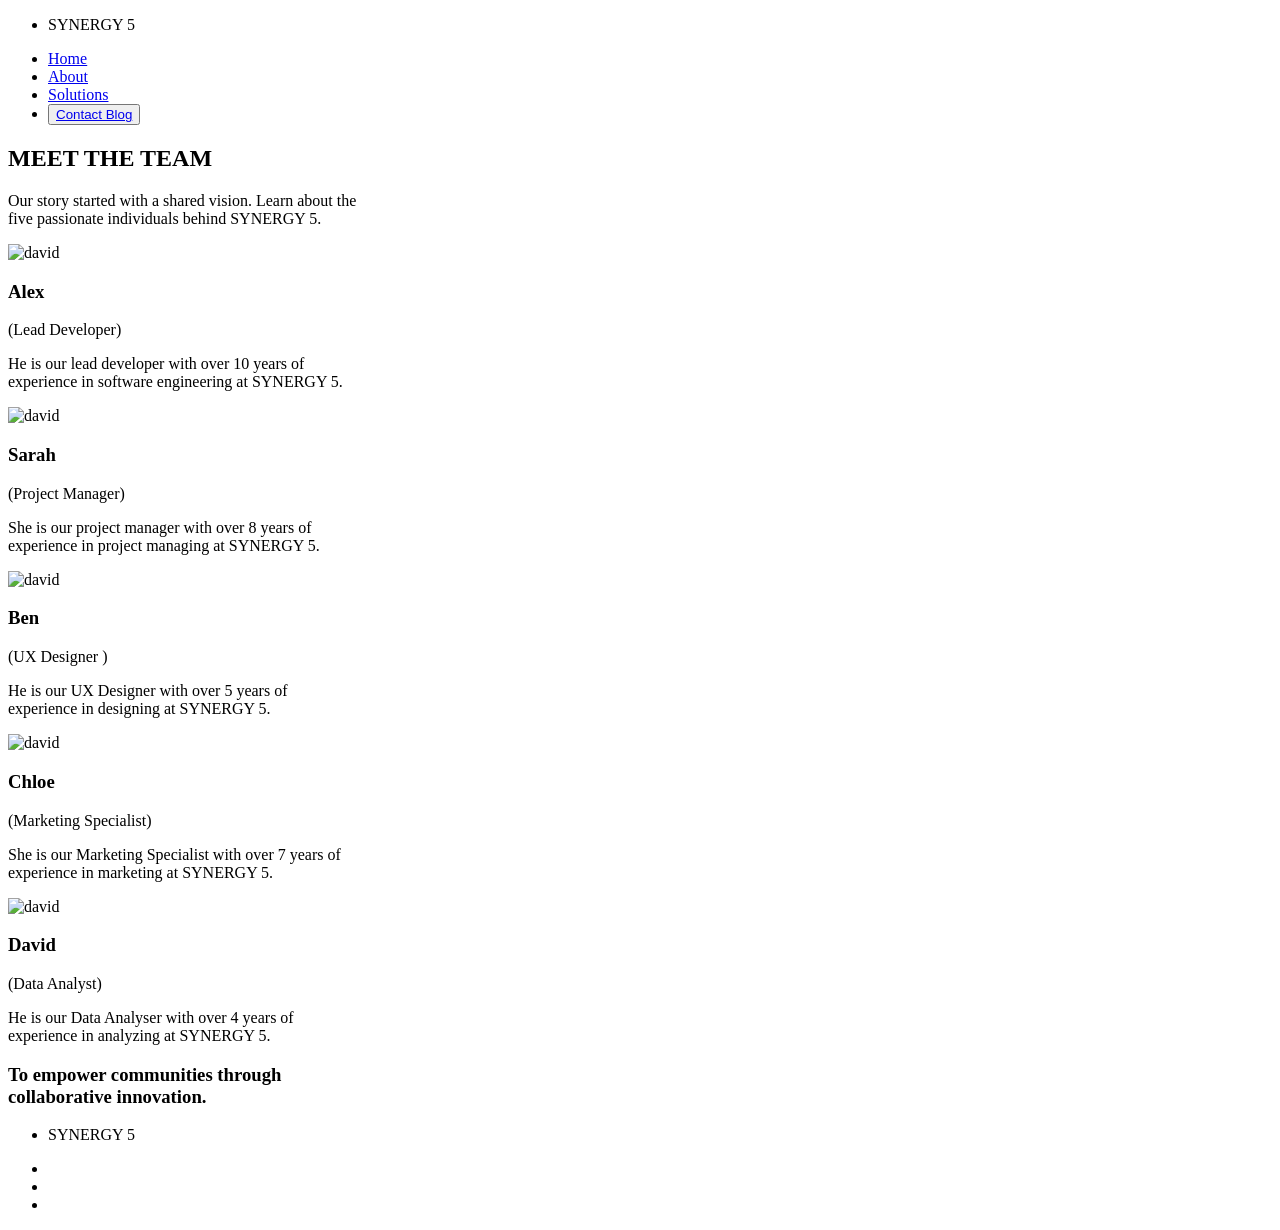
==== about.html @ abf03278 "complete about page" ====
<!DOCTYPE html>
<html lang="en"> 
<head>
    <meta charset="UTF-8">
    <meta name="viewport" content="width=device-width, initial-scale=1.0">
    <title>Index</title>
    <link rel="stylesheet" href="index.css">
    <link rel="stylesheet" href="https://cdnjs.cloudflare.com/ajax/libs/font-awesome/7.3.1/css/all.css" integrity="sha512-x9WwyMYBnlXMNQ6kQ/Lyzu1NqIhLQKL5Oq6xByfXuRj7s9CskyCbLv/1IjqzJmXwFXWr0ov6jBV7Qbc0hh9nHg==" crossorigin="anonymous" referrerpolicy="no-referrer">
</head>
<body>
    <nav class="heading">
        <ul class="head">
            <li>SYNERGY <span>5</span></li>
        </ul>
        <ul class="nav-links">
            <li><ins><a href="#">Home</a></ins></li>
            <li><a href="#">About</a></li>
            <li><a href="#">Solutions</a></li>
        <div class="gallery">
            <li>
                <button class="middle">
                    <a href="#">Contact Blog</a>
                </button>
            </li>
        </div>
        </ul>
    </nav>

    <div class="text">
        <h2>MEET THE TEAM</h2>
        <p>Our story started with a shared vision. Learn about the <br> five passionate individuals behind SYNERGY 5.</p>
    </div>

    <section class="card">
        <div class="card-links">
            <img src="i.jpg" alt="david">
            <h3>Alex</h3>
            <p> (Lead Developer) </p>
            <p>He is our lead developer with over 10 years of <br> experience in software engineering at SYNERGY 5.</p>
        </div>
        <div class="card-links">
            <img src="x.jpg" alt="david">
            <h3>Sarah</h3>
            <p> (Project Manager) </p>
            <p>She is our project manager with over 8 years of <br> experience in project managing at SYNERGY 5.</p>
        </div>
        <div class="card-links">
            <img src="n.jpg" alt="david">
            <h3>Ben</h3>
            <p> (UX Designer ) </p>
            <p>He is our UX Designer with over 5 years of <br> experience in designing at SYNERGY 5.</p>
        </div>
    </section>

    <section class="task">
        <div class="task-links">
            <img src="d.jpg" alt="david">
            <h3>Chloe</h3>
            <p> (Marketing Specialist) </p>
            <p>She is our Marketing Specialist with over 7 years of <br> experience in marketing at SYNERGY 5.</p>
        </div>
        <div class="task-links">
            <img src="e.jpg" alt="david">
            <h3>David</h3>
            <p> (Data Analyst) </p>
            <p>He is our Data Analyser with over 4 years of <br> experience in analyzing at SYNERGY 5.</p>
        </div>
    </section>

    <div class="down">
        <h3>To empower communities through <br> collaborative innovation.</h3>
    </div>

    <nav class="footer">
            <ul class="footer-link">
                <li>SYNERGY <span>5</span></li>
            </ul>
            <ul class="nav-links">
                <li><a href="https://linkedin.com">
                    <i class="fa-brands fa-linkedin-in"></i>
                </a></li>
                <li><a href="http://twitter.com">
                    <i class="fa-brands fa-twitter"></i>
                </a></li>
                <li><a href="http://instagram.com">
                    <i class="fa-brands fa-instagram"></i>
                </a></li>
            </ul>
    </nav>
</body>
</html>
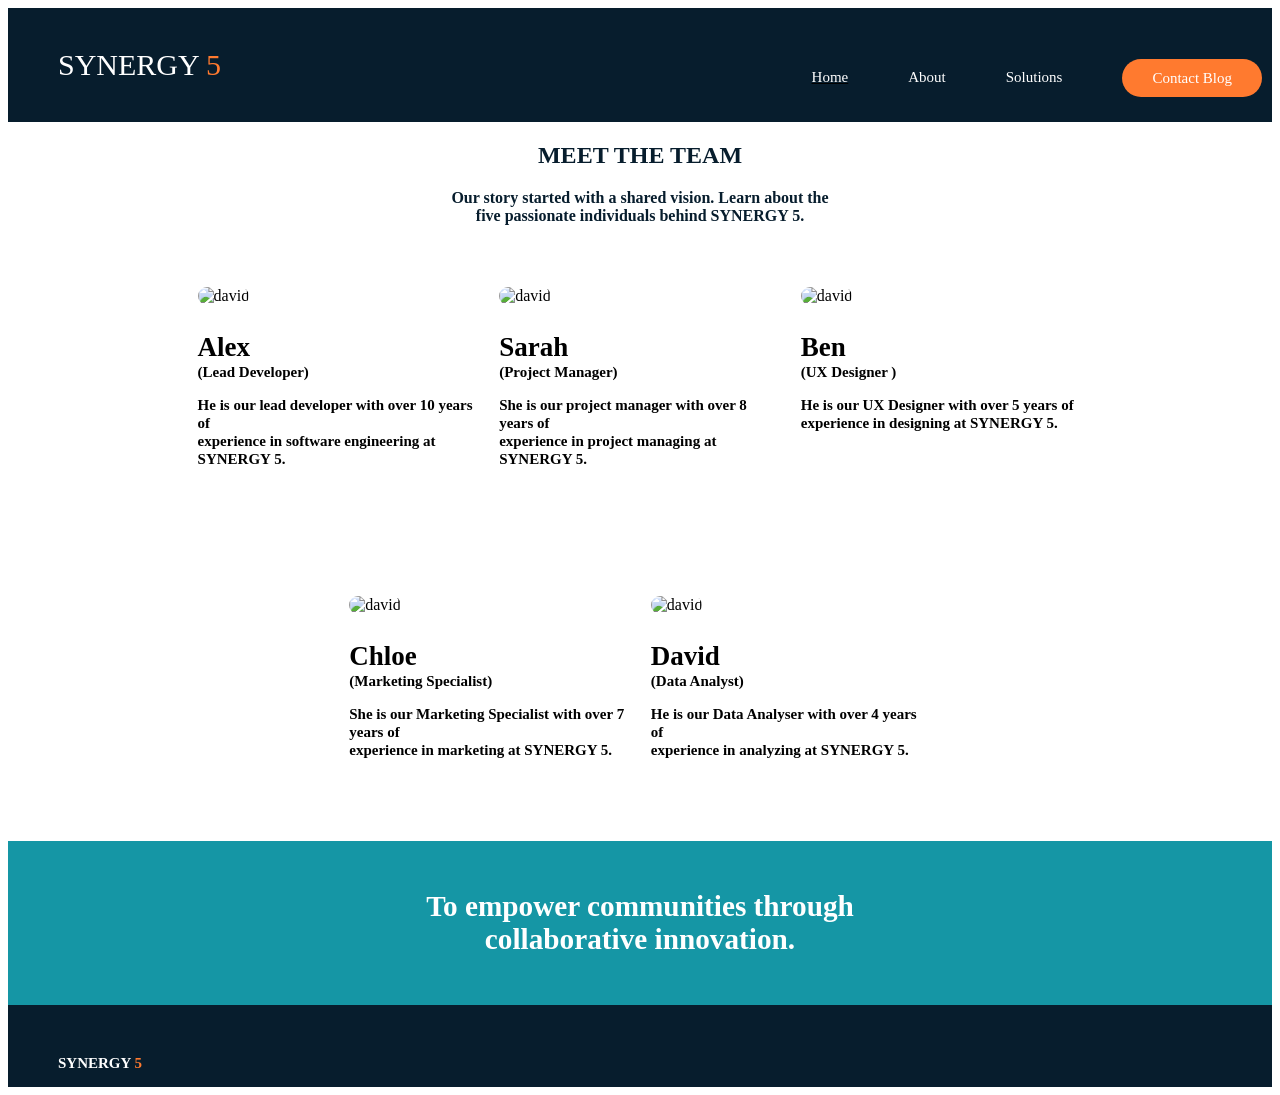
==== commit 38b907d2: "Fix page stylesheet paths" ====
--- a/about.html
+++ b/about.html
@@ -3,8 +3,8 @@
 <head>
     <meta charset="UTF-8">
     <meta name="viewport" content="width=device-width, initial-scale=1.0">
-    <title>Index</title>
-    <link rel="stylesheet" href="index.css">
+    <title>About</title>
+    <link rel="stylesheet" href="CSS/about.css">
     <link rel="stylesheet" href="https://cdnjs.cloudflare.com/ajax/libs/font-awesome/7.3.1/css/all.css" integrity="sha512-x9WwyMYBnlXMNQ6kQ/Lyzu1NqIhLQKL5Oq6xByfXuRj7s9CskyCbLv/1IjqzJmXwFXWr0ov6jBV7Qbc0hh9nHg==" crossorigin="anonymous" referrerpolicy="no-referrer">
 </head>
 <body>
--- a/CSS/about.css
+++ b/CSS/about.css
@@ -0,0 +1,170 @@
+* {
+    font-family: 'Times New Roman', Times, serif;
+}
+
+body {
+    background-color: white;
+}
+
+.heading {
+    background-color: #071d2d;
+    display: flex;
+    justify-content: space-between;
+    align-items: center;
+    position:  relative fixed;
+    padding: 10px 10px;
+}
+
+.nav-links {
+    display: flex;
+    gap: 60px;
+    list-style: none;
+    position: sticky;
+    font-size: 15px;
+    margin-top: 50px;
+}
+
+.head {
+    display: flex;
+    list-style: none;
+    position: sticky;
+    font-size: 30px;
+    right: 40px;
+    color: white;
+}
+
+span {
+    color: #ff7a2f;
+}
+
+.nav-links a {
+    color: white;
+    text-decoration: none;
+}
+
+.gallery {
+    position: relative;
+    display: block;
+    width: 100%;
+}
+
+.middle {
+   background-color: #ff7a2f;
+   border: none;
+   color: white;
+   padding: 10px 30px;
+   margin-top: -10px;
+   text-align: center;
+   border-radius: 30px;
+   font-size: 15px;
+   font-family: 'Trebuchet MS', 'Lucida Sans Unicode', 'Lucida Grande', 'Lucida Sans', Arial, sans-serif;
+}
+
+.text {
+    text-align: center;
+    color: #071d2d;
+    padding: 0 30px;
+    font-weight: bold;
+}
+
+.card {
+    position: relative;
+    z-index: 5;
+    display: grid;
+    grid-template-columns: repeat(3, 1fr);
+    gap: 20px;
+    width: 70%;
+    margin: -4px auto 70px;
+    text-align: left;
+}
+
+.card-links img {
+    width: 300px;
+    height: 280px;
+    object-fit: cover;
+    border-radius: 15px;
+    margin-top: 50px;
+    margin-bottom: -20px;
+}
+
+.card-links h3 {
+    font-size: 27px;
+    margin-bottom: -15px;
+}
+
+.card-links p {
+    color: black;
+    font-size: 15px;
+    line-height: 1.2;
+    margin-bottom: 12px;
+    font-weight: bold;
+}
+
+.task {
+    position: relative;
+    z-index: 5;
+    display: grid;
+    grid-template-columns: repeat(3, 1fr);
+    gap: 20px;
+    width: 70%;
+    margin: -4px auto 70px;
+    text-align: left;
+    left: 12%;
+}
+
+.task-links img {
+    width: 300px;
+    height: 280px;
+    object-fit: cover;
+    border-radius: 15px;
+    margin-top: 50px;
+    margin-bottom: -20px;
+    justify-content: center;
+}
+
+.task-links h3 {
+    font-size: 27px;
+    margin-bottom: -15px;
+}
+
+.task-links p {
+    color: black;
+    font-size: 15px;
+    line-height: 1.2;
+    margin-bottom: 12px;
+    font-weight: bold;
+}
+
+.down {
+    background: #1596a5;
+    padding: 20px 70px;
+    text-align: center;
+    color: white;
+    font-size: 25px;
+}
+
+.footer {
+    background-color: #071d2d;
+    display: flex;
+    justify-content: space-between;
+    align-items: center;
+    text-align: center;
+    position:  relative fixed;
+    padding: 0 10px;
+}
+
+.footer-link {
+    display: flex;
+    gap: 20px;
+    list-style: none;
+    position: sticky;
+    font-size: 15px;
+    margin-top: 50px;
+    color: white;
+    font-weight: bold;
+}
+
+.footer-link a {
+    color: white;
+    text-decoration: none;
+}
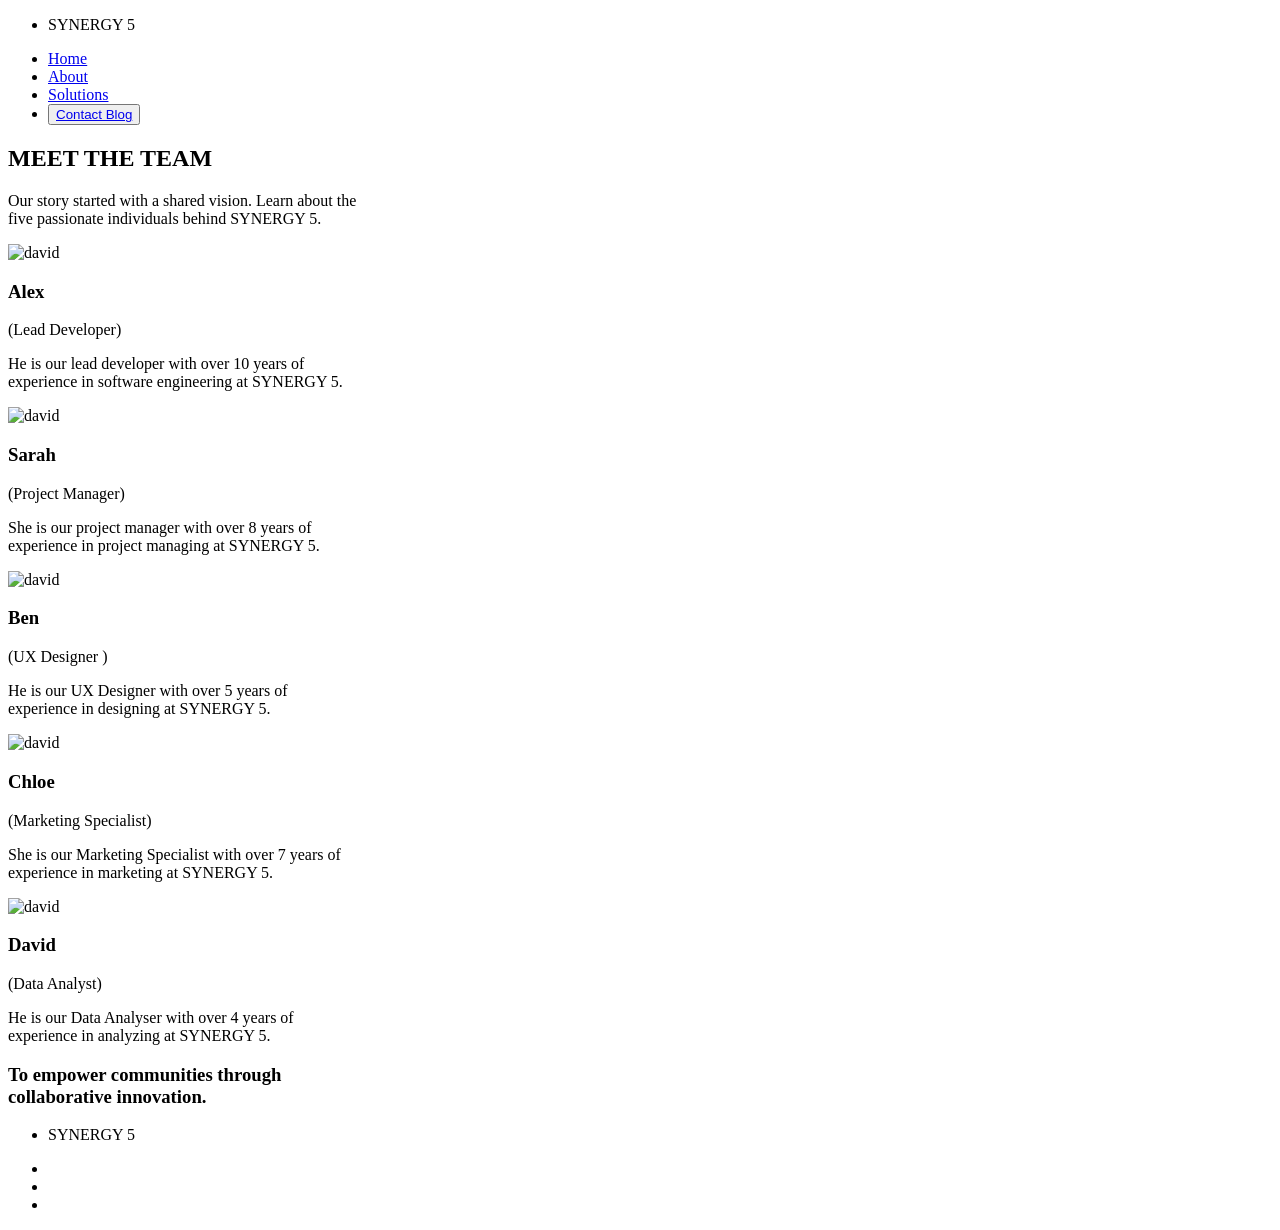
==== commit 2448de1d: "Merge pull request #5 from Akinztech/student-2 Student 2" ====
--- a/about.html
+++ b/about.html
@@ -4,7 +4,7 @@
     <meta charset="UTF-8">
     <meta name="viewport" content="width=device-width, initial-scale=1.0">
     <title>About</title>
-    <link rel="stylesheet" href="CSS/about.css">
+    <link rel="stylesheet" href="css/about.css">
     <link rel="stylesheet" href="https://cdnjs.cloudflare.com/ajax/libs/font-awesome/7.3.1/css/all.css" integrity="sha512-x9WwyMYBnlXMNQ6kQ/Lyzu1NqIhLQKL5Oq6xByfXuRj7s9CskyCbLv/1IjqzJmXwFXWr0ov6jBV7Qbc0hh9nHg==" crossorigin="anonymous" referrerpolicy="no-referrer">
 </head>
 <body>
@@ -13,7 +13,7 @@
             <li>SYNERGY <span>5</span></li>
         </ul>
         <ul class="nav-links">
-            <li><ins><a href="#">Home</a></ins></li>
+            <li><ins><a href="#">Home</a></ins></li> 
             <li><a href="#">About</a></li>
             <li><a href="#">Solutions</a></li>
         <div class="gallery">
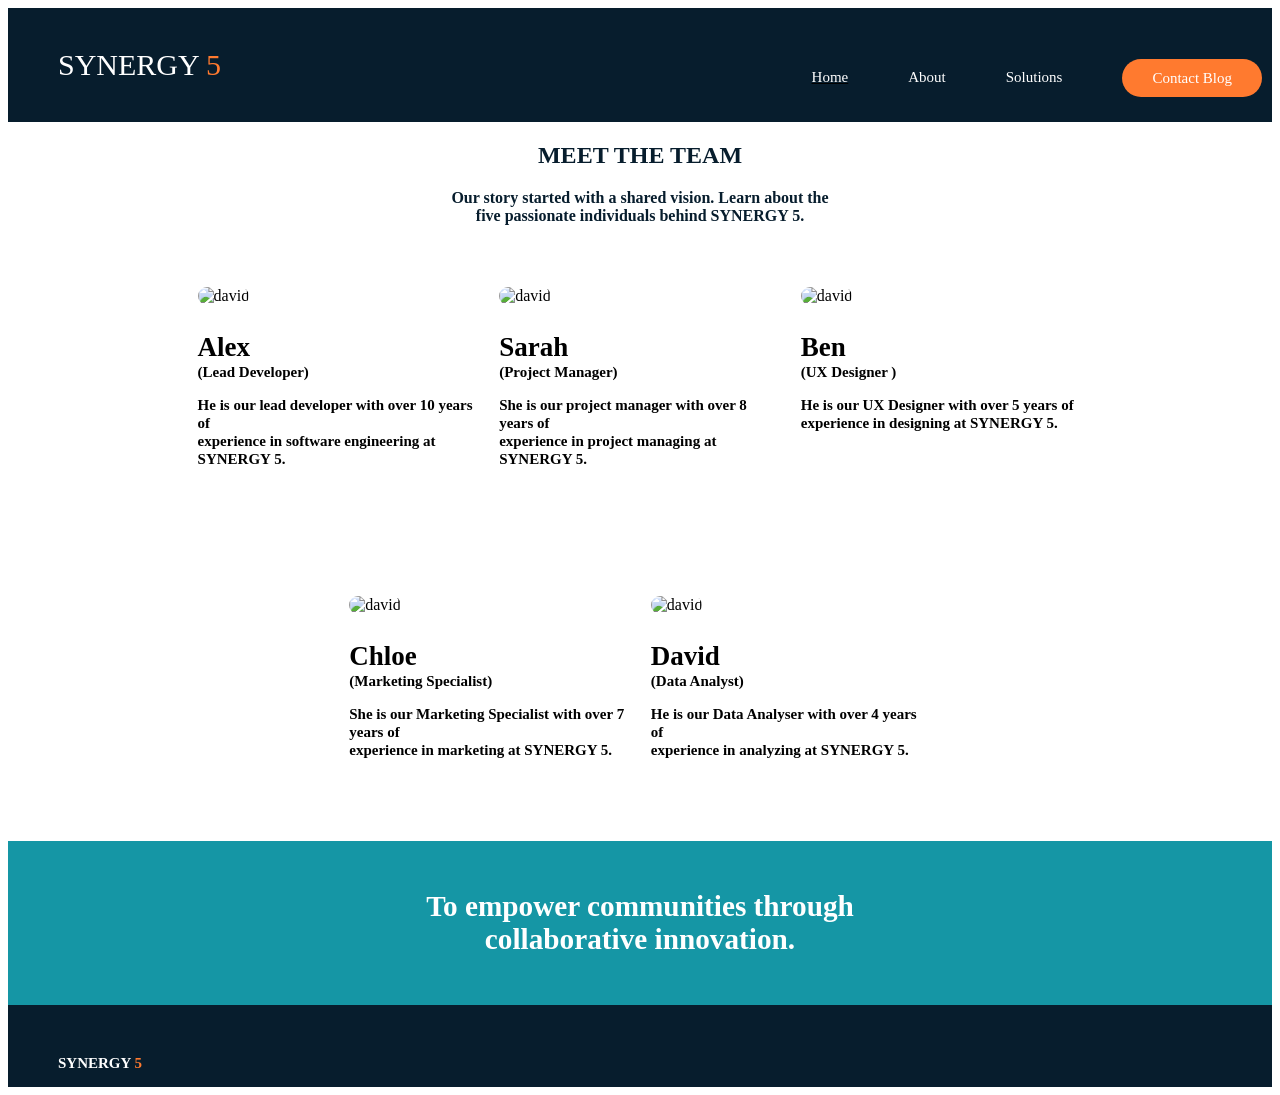
==== commit c83a1724: "Merge pull request #6 from Akinztech/fix/page-stylesheet-paths Prevent homepage background image fro" ====
--- a/about.html
+++ b/about.html
@@ -4,7 +4,7 @@
     <meta charset="UTF-8">
     <meta name="viewport" content="width=device-width, initial-scale=1.0">
     <title>About</title>
-    <link rel="stylesheet" href="css/about.css">
+    <link rel="stylesheet" href="CSS/about.css">
     <link rel="stylesheet" href="https://cdnjs.cloudflare.com/ajax/libs/font-awesome/7.3.1/css/all.css" integrity="sha512-x9WwyMYBnlXMNQ6kQ/Lyzu1NqIhLQKL5Oq6xByfXuRj7s9CskyCbLv/1IjqzJmXwFXWr0ov6jBV7Qbc0hh9nHg==" crossorigin="anonymous" referrerpolicy="no-referrer">
 </head>
 <body>
@@ -13,7 +13,7 @@
             <li>SYNERGY <span>5</span></li>
         </ul>
         <ul class="nav-links">
-            <li><ins><a href="#">Home</a></ins></li> 
+            <li><ins><a href="#">Home</a></ins></li>
             <li><a href="#">About</a></li>
             <li><a href="#">Solutions</a></li>
         <div class="gallery">
--- a/CSS/about.css
+++ b/CSS/about.css
@@ -0,0 +1,170 @@
+* {
+    font-family: 'Times New Roman', Times, serif;
+}
+
+body {
+    background-color: white;
+}
+
+.heading {
+    background-color: #071d2d;
+    display: flex;
+    justify-content: space-between;
+    align-items: center;
+    position:  relative fixed;
+    padding: 10px 10px;
+}
+
+.nav-links {
+    display: flex;
+    gap: 60px;
+    list-style: none;
+    position: sticky;
+    font-size: 15px;
+    margin-top: 50px;
+}
+
+.head {
+    display: flex;
+    list-style: none;
+    position: sticky;
+    font-size: 30px;
+    right: 40px;
+    color: white;
+}
+
+span {
+    color: #ff7a2f;
+}
+
+.nav-links a {
+    color: white;
+    text-decoration: none;
+}
+
+.gallery {
+    position: relative;
+    display: block;
+    width: 100%;
+}
+
+.middle {
+   background-color: #ff7a2f;
+   border: none;
+   color: white;
+   padding: 10px 30px;
+   margin-top: -10px;
+   text-align: center;
+   border-radius: 30px;
+   font-size: 15px;
+   font-family: 'Trebuchet MS', 'Lucida Sans Unicode', 'Lucida Grande', 'Lucida Sans', Arial, sans-serif;
+}
+
+.text {
+    text-align: center;
+    color: #071d2d;
+    padding: 0 30px;
+    font-weight: bold;
+}
+
+.card {
+    position: relative;
+    z-index: 5;
+    display: grid;
+    grid-template-columns: repeat(3, 1fr);
+    gap: 20px;
+    width: 70%;
+    margin: -4px auto 70px;
+    text-align: left;
+}
+
+.card-links img {
+    width: 300px;
+    height: 280px;
+    object-fit: cover;
+    border-radius: 15px;
+    margin-top: 50px;
+    margin-bottom: -20px;
+}
+
+.card-links h3 {
+    font-size: 27px;
+    margin-bottom: -15px;
+}
+
+.card-links p {
+    color: black;
+    font-size: 15px;
+    line-height: 1.2;
+    margin-bottom: 12px;
+    font-weight: bold;
+}
+
+.task {
+    position: relative;
+    z-index: 5;
+    display: grid;
+    grid-template-columns: repeat(3, 1fr);
+    gap: 20px;
+    width: 70%;
+    margin: -4px auto 70px;
+    text-align: left;
+    left: 12%;
+}
+
+.task-links img {
+    width: 300px;
+    height: 280px;
+    object-fit: cover;
+    border-radius: 15px;
+    margin-top: 50px;
+    margin-bottom: -20px;
+    justify-content: center;
+}
+
+.task-links h3 {
+    font-size: 27px;
+    margin-bottom: -15px;
+}
+
+.task-links p {
+    color: black;
+    font-size: 15px;
+    line-height: 1.2;
+    margin-bottom: 12px;
+    font-weight: bold;
+}
+
+.down {
+    background: #1596a5;
+    padding: 20px 70px;
+    text-align: center;
+    color: white;
+    font-size: 25px;
+}
+
+.footer {
+    background-color: #071d2d;
+    display: flex;
+    justify-content: space-between;
+    align-items: center;
+    text-align: center;
+    position:  relative fixed;
+    padding: 0 10px;
+}
+
+.footer-link {
+    display: flex;
+    gap: 20px;
+    list-style: none;
+    position: sticky;
+    font-size: 15px;
+    margin-top: 50px;
+    color: white;
+    font-weight: bold;
+}
+
+.footer-link a {
+    color: white;
+    text-decoration: none;
+}
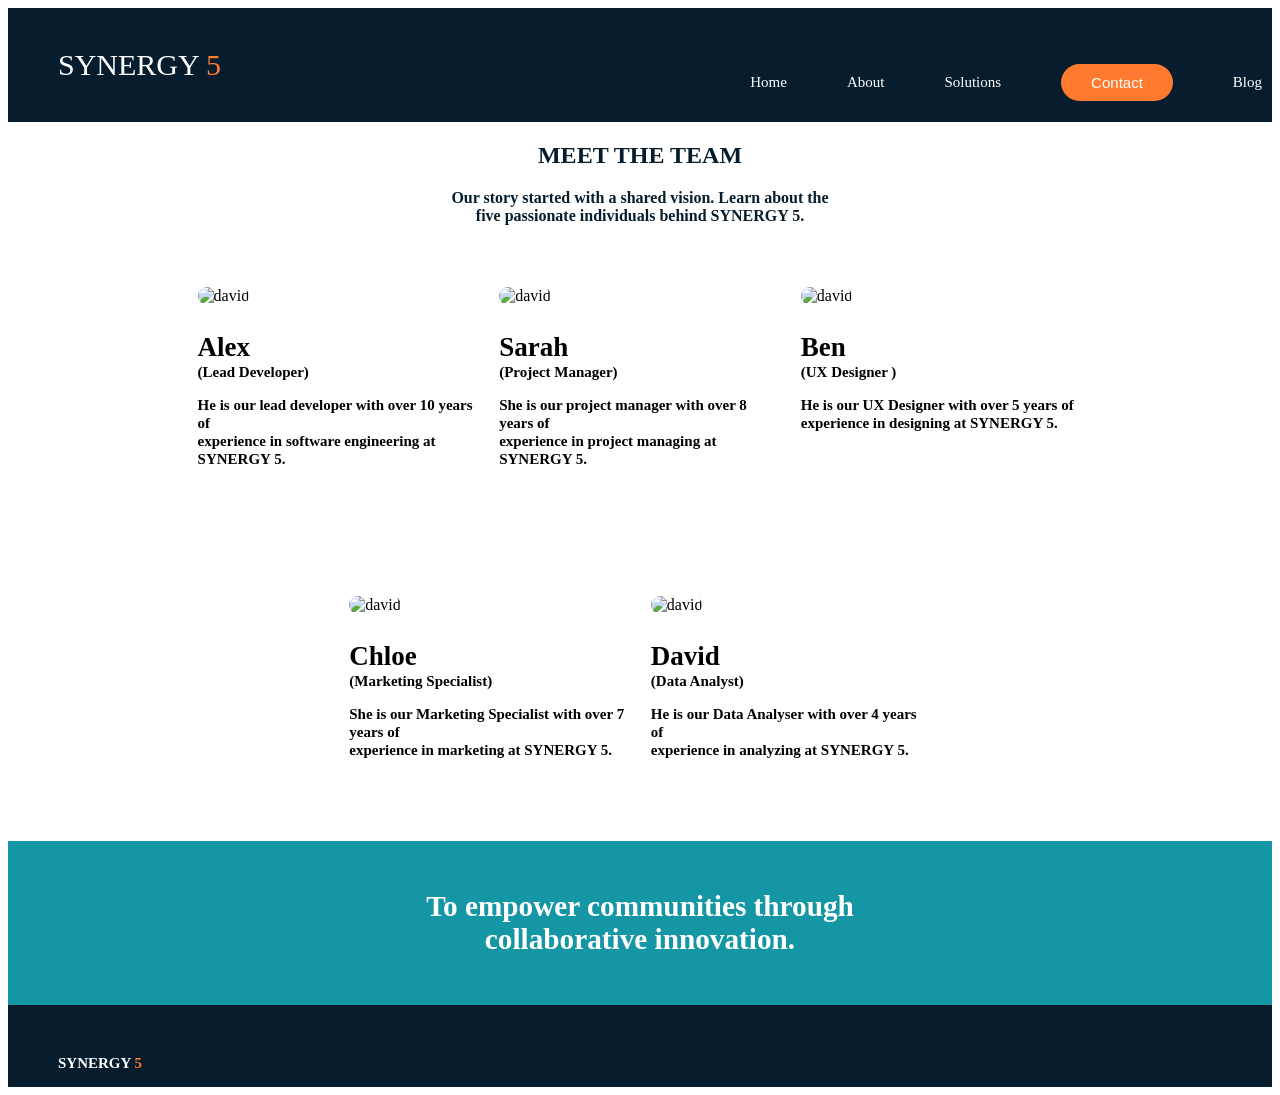
==== commit 071b4db6: "Fix navigation links across pages" ====
--- a/about.html
+++ b/about.html
@@ -13,16 +13,11 @@
             <li>SYNERGY <span>5</span></li>
         </ul>
         <ul class="nav-links">
-            <li><ins><a href="#">Home</a></ins></li>
-            <li><a href="#">About</a></li>
-            <li><a href="#">Solutions</a></li>
-        <div class="gallery">
-            <li>
-                <button class="middle">
-                    <a href="#">Contact Blog</a>
-                </button>
-            </li>
-        </div>
+            <li><a href="index.html">Home</a></li>
+            <li><a href="about.html" aria-current="page">About</a></li>
+            <li><a href="solutions.html">Solutions</a></li>
+            <li><a class="middle" href="contact.html">Contact</a></li>
+            <li><a href="blog.html">Blog</a></li>
         </ul>
     </nav>
 
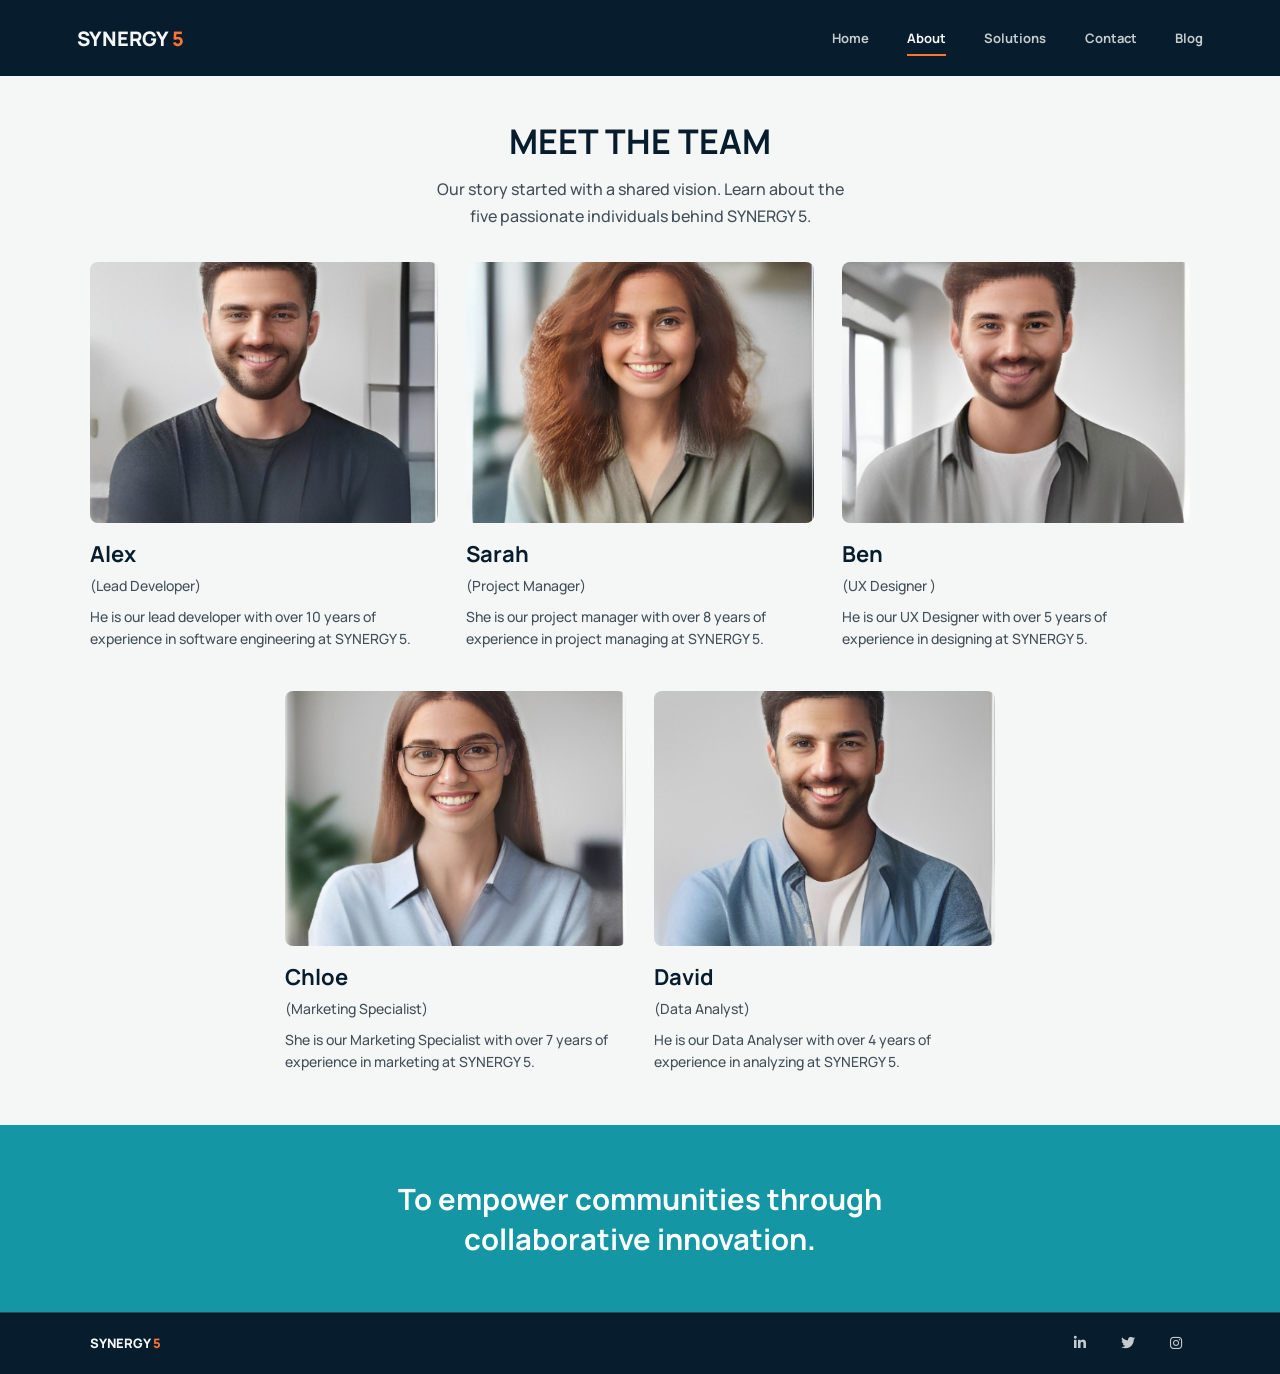
==== commit 9146721b: "Unify responsive site header and footer" ====
--- a/about.html
+++ b/about.html
@@ -1,26 +1,32 @@
 <!DOCTYPE html>
-<html lang="en"> 
+<html lang="en">
 <head>
     <meta charset="UTF-8">
     <meta name="viewport" content="width=device-width, initial-scale=1.0">
-    <title>About</title>
+    <meta name="theme-color" content="#071d2d">
+    <title>About | Synergy 5</title>
+    <link rel="preconnect" href="https://fonts.googleapis.com">
+    <link rel="preconnect" href="https://fonts.gstatic.com" crossorigin>
+    <link href="https://fonts.googleapis.com/css2?family=Manrope:wght@400;500;600;700;800&display=swap" rel="stylesheet">
     <link rel="stylesheet" href="CSS/about.css">
-    <link rel="stylesheet" href="https://cdnjs.cloudflare.com/ajax/libs/font-awesome/7.3.1/css/all.css" integrity="sha512-x9WwyMYBnlXMNQ6kQ/Lyzu1NqIhLQKL5Oq6xByfXuRj7s9CskyCbLv/1IjqzJmXwFXWr0ov6jBV7Qbc0hh9nHg==" crossorigin="anonymous" referrerpolicy="no-referrer">
+    <link rel="stylesheet" href="style.css">
+    <link rel="stylesheet" href="https://cdnjs.cloudflare.com/ajax/libs/font-awesome/6.7.2/css/all.min.css">
 </head>
-<body>
-    <nav class="heading">
-        <ul class="head">
-            <li>SYNERGY <span>5</span></li>
-        </ul>
-        <ul class="nav-links">
-            <li><a href="index.html">Home</a></li>
-            <li><a href="about.html" aria-current="page">About</a></li>
-            <li><a href="solutions.html">Solutions</a></li>
-            <li><a class="middle" href="contact.html">Contact</a></li>
-            <li><a href="blog.html">Blog</a></li>
-        </ul>
-    </nav>
+<body class="content-page about-page">
+    <header class="site-header">
+        <a class="brand" href="index.html" aria-label="Synergy 5 home">SYNERGY <span>5</span></a>
+        <nav class="primary-nav" aria-label="Main navigation">
+            <ul class="nav-links">
+                <li><a href="index.html">Home</a></li>
+                <li><a href="about.html" aria-current="page">About</a></li>
+                <li><a href="solutions.html">Solutions</a></li>
+                <li><a href="contact.html">Contact</a></li>
+                <li><a href="blog.html">Blog</a></li>
+            </ul>
+        </nav>
+    </header>
 
+    <main class="content-main about-main">
     <div class="text">
         <h2>MEET THE TEAM</h2>
         <p>Our story started with a shared vision. Learn about the <br> five passionate individuals behind SYNERGY 5.</p>
@@ -28,19 +34,19 @@
 
     <section class="card">
         <div class="card-links">
-            <img src="i.jpg" alt="david">
+            <img src="IMAGES/i.jpg" alt="Alex, lead developer">
             <h3>Alex</h3>
             <p> (Lead Developer) </p>
             <p>He is our lead developer with over 10 years of <br> experience in software engineering at SYNERGY 5.</p>
         </div>
         <div class="card-links">
-            <img src="x.jpg" alt="david">
+            <img src="IMAGES/x.jpg" alt="Sarah, project manager">
             <h3>Sarah</h3>
             <p> (Project Manager) </p>
             <p>She is our project manager with over 8 years of <br> experience in project managing at SYNERGY 5.</p>
         </div>
         <div class="card-links">
-            <img src="n.jpg" alt="david">
+            <img src="IMAGES/n.jpg" alt="Ben, UX designer">
             <h3>Ben</h3>
             <p> (UX Designer ) </p>
             <p>He is our UX Designer with over 5 years of <br> experience in designing at SYNERGY 5.</p>
@@ -49,13 +55,13 @@
 
     <section class="task">
         <div class="task-links">
-            <img src="d.jpg" alt="david">
+            <img src="IMAGES/d.jpg" alt="Chloe, marketing specialist">
             <h3>Chloe</h3>
             <p> (Marketing Specialist) </p>
             <p>She is our Marketing Specialist with over 7 years of <br> experience in marketing at SYNERGY 5.</p>
         </div>
         <div class="task-links">
-            <img src="e.jpg" alt="david">
+            <img src="IMAGES/e.jpg" alt="David, data analyst">
             <h3>David</h3>
             <p> (Data Analyst) </p>
             <p>He is our Data Analyser with over 4 years of <br> experience in analyzing at SYNERGY 5.</p>
@@ -65,22 +71,15 @@
     <div class="down">
         <h3>To empower communities through <br> collaborative innovation.</h3>
     </div>
+    </main>
 
-    <nav class="footer">
-            <ul class="footer-link">
-                <li>SYNERGY <span>5</span></li>
-            </ul>
-            <ul class="nav-links">
-                <li><a href="https://linkedin.com">
-                    <i class="fa-brands fa-linkedin-in"></i>
-                </a></li>
-                <li><a href="http://twitter.com">
-                    <i class="fa-brands fa-twitter"></i>
-                </a></li>
-                <li><a href="http://instagram.com">
-                    <i class="fa-brands fa-instagram"></i>
-                </a></li>
-            </ul>
-    </nav>
+    <footer class="site-footer">
+        <a class="footer-brand" href="index.html">SYNERGY <span>5</span></a>
+        <nav class="social-links" aria-label="Social media">
+            <a href="https://linkedin.com" aria-label="LinkedIn"><i class="fa-brands fa-linkedin-in" aria-hidden="true"></i></a>
+            <a href="https://twitter.com" aria-label="Twitter"><i class="fa-brands fa-twitter" aria-hidden="true"></i></a>
+            <a href="https://instagram.com" aria-label="Instagram"><i class="fa-brands fa-instagram" aria-hidden="true"></i></a>
+        </nav>
+    </footer>
 </body>
 </html>
--- a/CSS/about.css
+++ b/CSS/about.css
@@ -1,7 +1,3 @@
-* {
-    font-family: 'Times New Roman', Times, serif;
-}
-
 body {
     background-color: white;
 }
@@ -167,4 +163,119 @@
 .footer-link a {
     color: white;
     text-decoration: none;
+}
+
+.about-main .text {
+    width: min(1100px, calc(100% - 48px));
+    margin: 42px auto 28px;
+    padding: 0;
+}
+
+.about-main .text h2 {
+    margin-bottom: 12px;
+    font-size: 34px;
+}
+
+.about-main .text p {
+    max-width: 640px;
+    margin: 0 auto;
+    padding: 0;
+    color: #43505a;
+    font-size: 16px;
+    font-weight: 500;
+    line-height: 1.7;
+}
+
+.about-main .card,
+.about-main .task {
+    position: relative;
+    left: auto;
+    z-index: 1;
+    display: grid;
+    width: min(1100px, calc(100% - 48px));
+    grid-template-columns: repeat(3, minmax(0, 1fr));
+    gap: 28px;
+    margin: 32px auto;
+    text-align: left;
+}
+
+.about-main .task {
+    max-width: 710px;
+    grid-template-columns: repeat(2, minmax(0, 1fr));
+}
+
+.about-main .card-links img,
+.about-main .task-links img {
+    display: block;
+    width: 100%;
+    height: auto;
+    aspect-ratio: 4 / 3;
+    object-fit: cover;
+    border-radius: 8px;
+    margin: 0 0 16px;
+}
+
+.about-main .card-links h3,
+.about-main .task-links h3 {
+    margin: 0 0 6px;
+    color: var(--ink);
+    font-size: 22px;
+}
+
+.about-main .card-links p,
+.about-main .task-links p {
+    margin: 0 0 8px;
+    padding: 0;
+    color: #43505a;
+    font-size: 14px;
+    font-weight: 500;
+    line-height: 1.6;
+}
+
+.about-main .down {
+    margin-top: 44px;
+    padding: 24px;
+}
+
+@media (max-width: 760px) {
+    .about-main .card {
+        grid-template-columns: repeat(2, minmax(0, 1fr));
+        gap: 22px;
+    }
+}
+
+@media (max-width: 520px) {
+    .about-main .text {
+        margin-top: 32px;
+    }
+
+    .about-main .text h2 {
+        font-size: 28px;
+    }
+
+    .about-main .text br,
+    .about-main .card-links br,
+    .about-main .task-links br,
+    .about-main .down br {
+        display: none;
+    }
+
+    .about-main .card,
+    .about-main .task {
+        width: calc(100% - 36px);
+        grid-template-columns: minmax(0, 1fr);
+        gap: 24px;
+        margin: 26px auto;
+    }
+
+    .about-main .card-links img,
+    .about-main .task-links img {
+        aspect-ratio: 16 / 10;
+    }
+
+    .about-main .down {
+        margin-top: 32px;
+        padding: 22px 18px;
+        font-size: 20px;
+    }
 }
--- a/style.css
+++ b/style.css
@@ -0,0 +1,575 @@
+|*{
+    margin: 0;
+    padding: 0;
+    box-sizing: border-box;
+}
+body{
+    font-family: Arial, Helvetica, sans-serif;
+    background-image:
+    linear-gradient(to bottom,rgba(7, 29, 45, 0) 50%, rgba(7,29, 60, 0.5) 75%, #043049 100%),
+    url(team.png);
+    background-size: cover;
+    background-position: center;
+    background-repeat: no-repeat;
+    min-height: 100vh;
+}
+.nav-bar {
+    background-color: #071d2d;
+    justify-content: space-between;
+    display: flex;
+    align-items: center;
+    padding: 20px;
+}
+.home{
+    text-decoration-color: #FF7A2F;
+}
+.nav-links {
+    display: flex;
+    gap: 35px;
+    list-style: none;
+    margin-top: 0;
+    position: sticky;
+}
+.nav-links a{
+    text-decoration: none;
+    color: white;
+    text-align: right;   
+    font-size: 16px;
+    font-weight: 600;
+    padding:28px 0;
+}
+.tittle {
+    font-family: 'Oswald', sans-serif;
+    color: white;
+    font-size: 25px;
+    font-weight: bold;
+}
+span {
+    color: #FF7A2F;
+}
+button {
+    padding: 10px;
+    color: white;
+    background-color:  rgba(255, 68, 0, 0.856);
+    border-radius: 25px;
+    font-weight: bold;
+    display: inline-block;
+    font-size: 15px;
+    font-weight: bold;
+    border-color: transparent;
+    cursor: pointer;
+}
+.hero {
+    position: relative;
+    padding:600px;
+    border-bottom: 20px;
+    overflow: hidden;
+    display: flex;
+    margin-bottom: 10px;
+    align-items: left;
+}
+.hero-content {
+    position: absolute;
+    justify-content: left;
+    width: 650px;
+    left: 5%;
+}
+h1{
+    color: rgba(255, 68, 0, 0.856);
+    font-size: 52px;
+    margin-bottom: 20px;
+    font-weight: 700;
+    line-height: 1.08;
+}
+p{
+    font-size: 10px;
+    color: whitesmoke;
+    padding: 15px;
+    font-size: 24px;
+    max-width: 560px;
+    line-height: 1.5;
+    margin-bottom: 25px;
+    font-weight: bold;
+}
+.shape {
+    position: absolute;
+    border-radius: 50%;
+    z-index: 2;
+}
+.shape-one{
+    width: 250px;
+    height: 250px;
+    left: -100px;
+    bottom: -350px;
+    border: 35px solid #1596a5;
+}
+.shape-two{
+    width: 240px;
+    height: 240px;
+
+    right: -50px;
+    bottom: -350px;
+
+    border: 30px solid #f47b3a ;
+}
+.shape-three{
+    width: 200px;
+    height: 200px;
+
+    right: -70px;
+    bottom: -320px;
+
+    border: 28px solid teal;
+}
+.footer{
+    background-color: #071d2d;
+    justify-content: space-between;
+    display: flex;
+    align-items: center;
+    padding: 20px;
+}
+.footer-socials a {
+    text-decoration: none;
+    color: white;
+    text-align: right;   
+    font-size: 25px;
+    font-weight: 600;
+    padding:28px 0;
+}
+.footer-socials {
+    display: flex;
+    gap: 15px;
+    list-style: none;
+    margin-top: 0;
+    position: sticky;
+}
+
+:root {
+    color-scheme: dark;
+    --ink: #071d2d;
+    --deep: #062a3d;
+    --teal: #1596a5;
+    --orange: #ff742f;
+    --paper: #f5f7f6;
+}
+
+* {
+    box-sizing: border-box;
+}
+
+html {
+    min-width: 0;
+    background: var(--ink);
+}
+
+body {
+    min-width: 0;
+    min-height: 100vh;
+    margin: 0;
+    color: var(--paper);
+    background: var(--ink);
+    font-family: "Manrope", "Avenir Next", sans-serif;
+}
+
+a {
+    color: inherit;
+}
+
+.site-header {
+    position: relative;
+    z-index: 2;
+    display: flex;
+    min-height: 76px;
+    align-items: center;
+    justify-content: space-between;
+    gap: 32px;
+    padding: 0 clamp(24px, 6vw, 96px);
+    background: var(--ink);
+}
+
+.brand,
+.footer-brand {
+    color: var(--paper);
+    font-size: 20px;
+    font-weight: 800;
+    text-decoration: none;
+    white-space: nowrap;
+}
+
+.brand span,
+.footer-brand span {
+    color: var(--orange);
+}
+
+.nav-links {
+    display: flex;
+    align-items: center;
+    gap: clamp(18px, 3vw, 42px);
+    margin: 0;
+    padding: 0;
+    position: static;
+    list-style: none;
+}
+
+.nav-links a {
+    position: relative;
+    display: inline-flex;
+    min-height: 44px;
+    align-items: center;
+    padding: 0;
+    color: rgba(245, 247, 246, 0.8);
+    font-size: 13px;
+    font-weight: 700;
+    text-decoration: none;
+    transition: color 160ms ease;
+}
+
+.nav-links a:hover,
+.nav-links a[aria-current="page"] {
+    color: var(--paper);
+}
+
+.nav-links a[aria-current="page"]::after {
+    position: absolute;
+    right: 0;
+    bottom: 4px;
+    left: 0;
+    height: 2px;
+    background: var(--orange);
+    content: "";
+}
+
+.hero {
+    position: relative;
+    isolation: isolate;
+    height: calc(100svh - 76px);
+    min-height: 680px;
+    max-height: 900px;
+    overflow: hidden;
+    padding: 0;
+    background: var(--deep);
+}
+
+.hero::before {
+    position: absolute;
+    z-index: -1;
+    inset: 0;
+    background: linear-gradient(180deg, rgba(3, 21, 32, 0.02) 12%, rgba(3, 24, 37, 0.12) 38%, rgba(4, 31, 46, 0.83) 67%, #062a3d 100%), linear-gradient(90deg, rgba(3, 24, 37, 0.3), transparent 76%);
+    content: "";
+}
+
+.hero-image {
+    position: absolute;
+    z-index: -2;
+    inset: 0;
+    width: 100%;
+    height: 100%;
+    object-fit: cover;
+    object-position: center 36%;
+}
+
+.hero-content {
+    position: absolute;
+    top: 47%;
+    left: max(7vw, calc((100vw - 1180px) / 2));
+    width: min(660px, 74vw);
+    animation: rise-in 650ms ease-out both;
+}
+
+.hero-kicker {
+    margin: 0 0 12px;
+    padding: 0;
+    color: var(--teal);
+    font-size: 12px;
+    font-weight: 800;
+    text-transform: uppercase;
+}
+
+.hero h1 {
+    margin: 0;
+    color: var(--paper);
+    font-size: 62px;
+    font-weight: 800;
+    line-height: 1.08;
+}
+
+.hero h1 span {
+    color: var(--orange);
+}
+
+.hero-copy {
+    max-width: 520px;
+    margin: 18px 0 24px;
+    padding: 0;
+    color: rgba(245, 247, 246, 0.86);
+    font-size: 17px;
+    font-weight: 500;
+    line-height: 1.65;
+}
+
+.hero-cta {
+    display: inline-flex;
+    min-height: 44px;
+    align-items: center;
+    gap: 14px;
+    padding: 0 18px;
+    border-radius: 3px;
+    color: #fff;
+    background: var(--orange);
+    font-size: 11px;
+    font-weight: 800;
+    text-decoration: none;
+    text-transform: uppercase;
+    transition: background-color 160ms ease, transform 160ms ease;
+}
+
+.hero-cta:hover {
+    transform: translateY(-2px);
+    background: #e85c20;
+}
+
+.hero-orbit {
+    position: absolute;
+    right: -114px;
+    bottom: 48px;
+    width: 310px;
+    aspect-ratio: 1;
+    border: 29px solid var(--teal);
+    border-radius: 50%;
+    opacity: 0.9;
+}
+
+.hero-orbit::after {
+    position: absolute;
+    top: -8px;
+    left: -8px;
+    width: 74%;
+    aspect-ratio: 1;
+    border: 25px solid var(--orange);
+    border-radius: 50%;
+    content: "";
+}
+
+.site-footer {
+    display: flex;
+    min-height: 62px;
+    align-items: center;
+    justify-content: space-between;
+    padding: 0 clamp(24px, 7vw, 96px);
+    border-top: 1px solid rgba(245, 247, 246, 0.18);
+    background: var(--ink);
+}
+
+.hero-footer {
+    position: absolute;
+    right: max(7vw, calc((100vw - 1180px) / 2));
+    bottom: 0;
+    left: max(7vw, calc((100vw - 1180px) / 2));
+    padding: 0;
+    background: transparent;
+}
+
+.content-page {
+    display: flex;
+    min-height: 100vh;
+    flex-direction: column;
+    color: var(--ink);
+    background: var(--paper);
+}
+
+.content-main {
+    width: 100%;
+    flex: 1;
+}
+
+.simple-page {
+    width: min(1100px, calc(100% - 48px));
+    min-height: calc(100vh - 214px);
+    margin: 0 auto;
+    padding: 72px 0;
+}
+
+.simple-page h1 {
+    color: var(--ink);
+    font-size: 48px;
+    font-weight: 800;
+}
+
+@media (max-width: 700px) {
+    .site-footer:not(.hero-footer) {
+        padding: 0 22px;
+    }
+
+    .simple-page {
+        min-height: calc(100svh - 200px);
+        padding: 56px 0;
+    }
+
+    .simple-page h1 {
+        font-size: 36px;
+    }
+}
+
+.footer-brand {
+    font-size: 13px;
+}
+
+.social-links {
+    display: flex;
+    align-items: center;
+    gap: 20px;
+}
+
+.social-links a {
+    display: grid;
+    width: 28px;
+    aspect-ratio: 1;
+    place-items: center;
+    color: rgba(245, 247, 246, 0.8);
+    font-size: 14px;
+    text-decoration: none;
+    transition: color 160ms ease;
+}
+
+.social-links a:hover {
+    color: var(--orange);
+}
+
+@keyframes rise-in {
+    from {
+        opacity: 0;
+        transform: translateY(18px);
+    }
+
+    to {
+        opacity: 1;
+        transform: translateY(0);
+    }
+}
+
+@media (max-width: 700px) {
+    .site-header {
+        min-height: 84px;
+        flex-direction: column;
+        align-items: flex-start;
+        justify-content: center;
+        gap: 2px;
+        padding: 12px 22px 8px;
+    }
+
+    .brand {
+        font-size: 17px;
+    }
+
+    .nav-links {
+        width: 100%;
+        justify-content: space-between;
+        gap: 10px;
+    }
+
+    .nav-links a {
+        min-height: 34px;
+        font-size: 11px;
+    }
+
+    .nav-links a[aria-current="page"]::after {
+        bottom: 0;
+    }
+
+    .hero {
+        height: calc(100svh - 84px);
+        min-height: 650px;
+    }
+
+    .hero-image {
+        height: 34%;
+        object-position: 51% 32%;
+    }
+
+    .hero::before {
+        background: linear-gradient(180deg, rgba(3, 21, 32, 0.04) 0%, rgba(3, 24, 37, 0.12) 30%, rgba(4, 31, 46, 0.82) 54%, #062a3d 100%);
+    }
+
+    .hero-content {
+        top: 48%;
+        left: 24px;
+        width: calc(100% - 48px);
+    }
+
+    .hero-kicker {
+        margin-bottom: 9px;
+        font-size: 10px;
+    }
+
+    .hero h1 {
+        font-size: 42px;
+    }
+
+    .hero-copy {
+        max-width: 440px;
+        margin: 13px 0 19px;
+        font-size: 14px;
+    }
+
+    .hero-orbit {
+        right: -142px;
+        bottom: 50px;
+        width: 250px;
+        border-width: 23px;
+        opacity: 0.65;
+    }
+
+    .hero-orbit::after {
+        border-width: 20px;
+    }
+
+    .hero-footer {
+        right: 24px;
+        left: 24px;
+        min-height: 54px;
+    }
+}
+
+@media (max-width: 380px) {
+    .site-header {
+        padding-right: 16px;
+        padding-left: 16px;
+    }
+
+    .nav-links {
+        gap: 6px;
+    }
+
+    .nav-links a {
+        font-size: 10px;
+    }
+
+    .hero-content {
+        left: 18px;
+        width: calc(100% - 36px);
+    }
+
+    .hero h1 {
+        font-size: 36px;
+    }
+
+    .hero-copy {
+        font-size: 13px;
+    }
+
+    .hero-footer {
+        right: 18px;
+        left: 18px;
+    }
+}
+
+@media (prefers-reduced-motion: reduce) {
+    *,
+    *::before,
+    *::after {
+        animation-duration: 0.01ms !important;
+        animation-iteration-count: 1 !important;
+        scroll-behavior: auto !important;
+        transition-duration: 0.01ms !important;
+    }
+}
